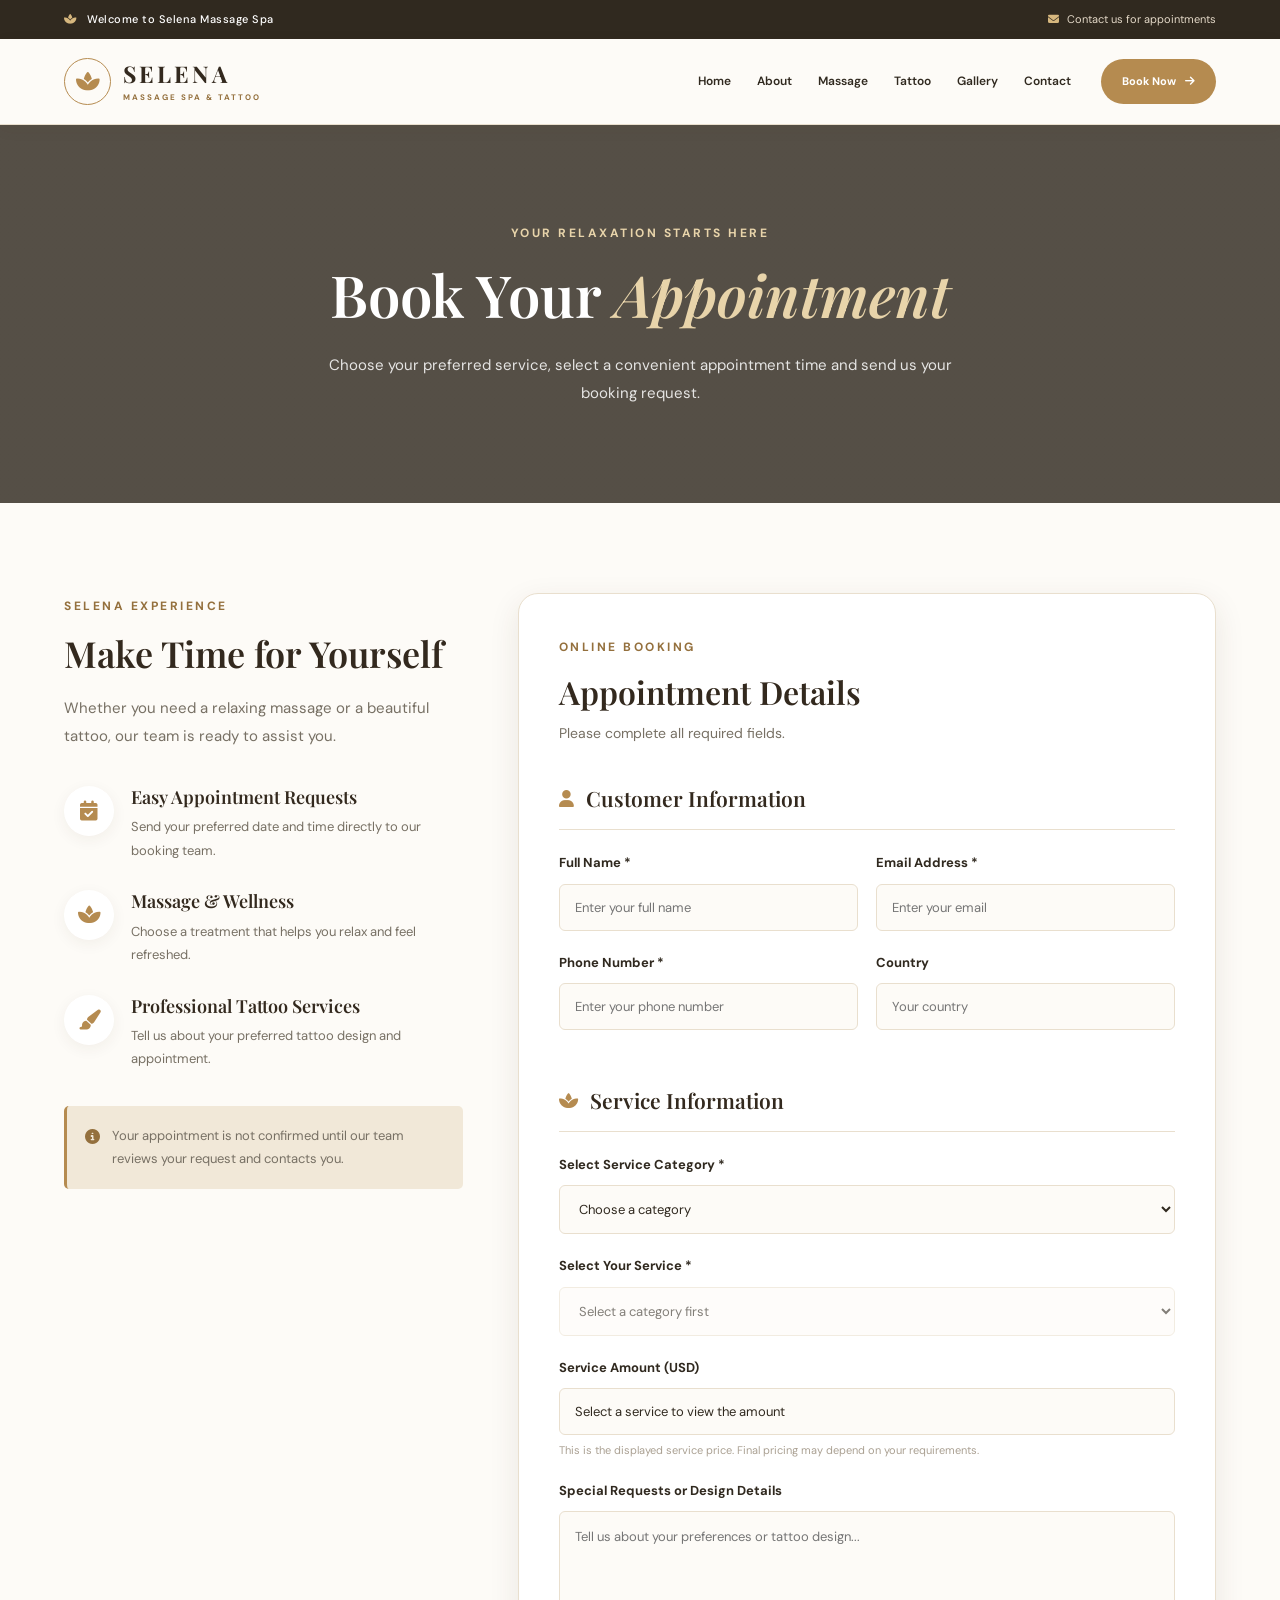
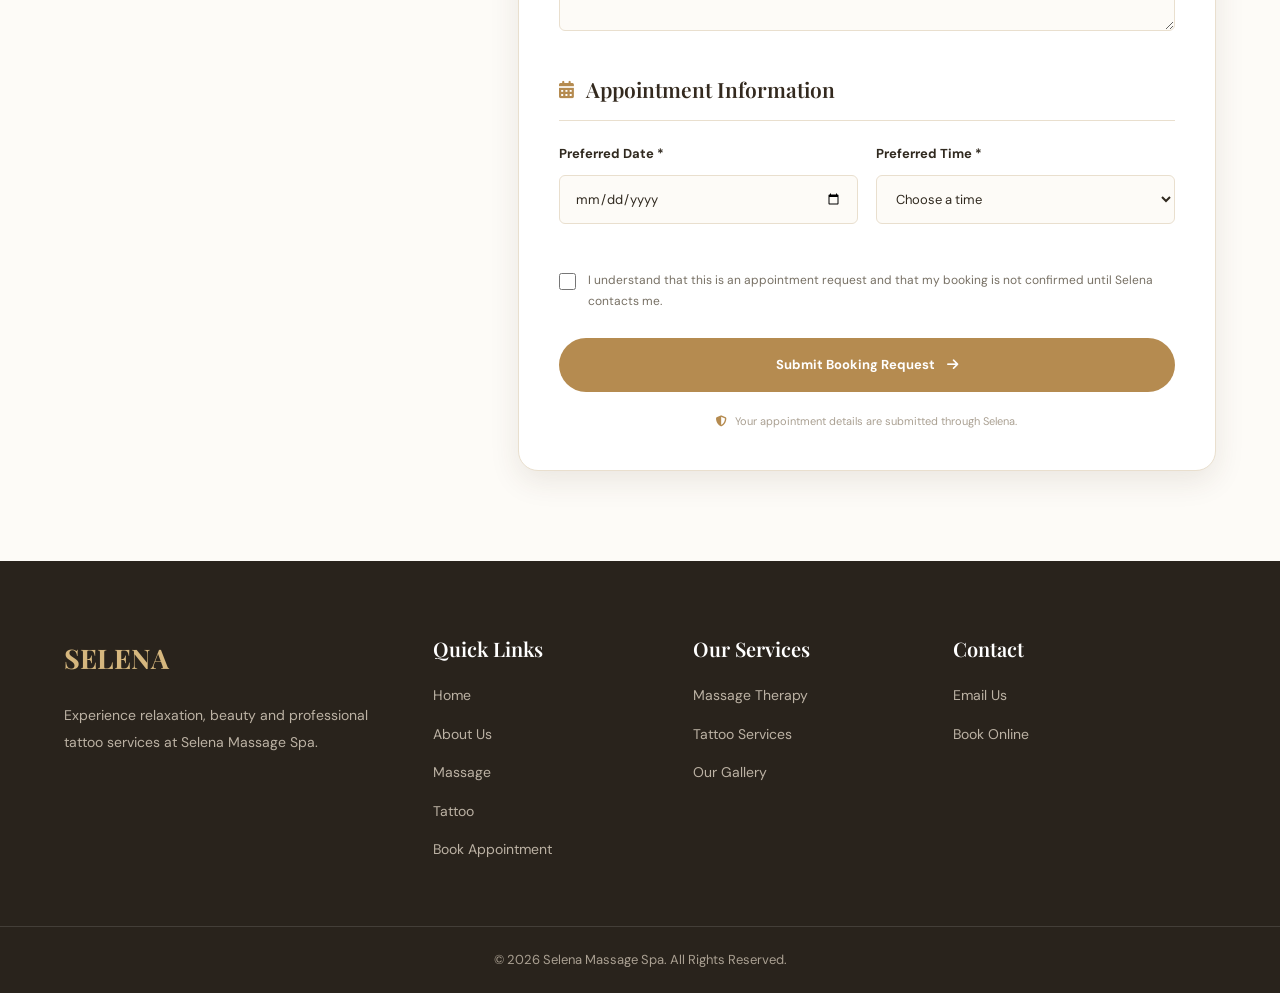
==== booking.html @ 0e147f85 "Add files via upload" ====
<!DOCTYPE html>
<html lang="en">

<head>
    <meta charset="UTF-8">
    <meta name="viewport" content="width=device-width, initial-scale=1.0">

    <title>Book an Appointment | Selena Massage Spa</title>

    <meta name="description"
        content="Book your massage or tattoo appointment at Selena Massage Spa.">

    <link rel="preconnect" href="https://fonts.googleapis.com">
    <link rel="preconnect" href="https://fonts.gstatic.com" crossorigin>
    <link rel="icon" type="image/jpeg" href="image/swedish-massage.jpg">

    <link href="https://fonts.googleapis.com/css2?family=DM+Sans:wght@400;500;600;700;800&family=Playfair+Display:wght@400;500;600;700&display=swap"
        rel="stylesheet">

    <link rel="stylesheet"
        href="https://cdnjs.cloudflare.com/ajax/libs/font-awesome/6.5.2/css/all.min.css">

    <link rel="stylesheet" href="css/style.css">
    <link rel="stylesheet" href="css/responsive.css">
    <link rel="stylesheet" href="css/booking.css">

    <script src="js/app.js" defer></script>
    <script src="js/booking.js" defer></script>
</head>

<body>

    <!-- TOP BAR -->
    <div class="top-bar">
        <div class="container top-bar-content">
            <p>
                <i class="fas fa-spa"></i>
                Welcome to Selena Massage Spa
            </p>

            <div class="top-bar-contact">
                <span>
                    <i class="fas fa-envelope"></i>
                    Contact us for appointments
                </span>
            </div>
        </div>
    </div>


    <!-- HEADER -->
    <header class="header">
        <div class="container nav-container">

            <a href="index.html" class="logo">
                <div class="logo-icon">
                    <i class="fas fa-spa"></i>
                </div>

                <div class="logo-text">
                    <strong>SELENA</strong>
                    <small>MASSAGE SPA & TATTOO</small>
                </div>
            </a>

            <nav class="navbar" id="navbar">
                <ul class="nav-links">
                    <li><a href="index.html">Home</a></li>
                    <li><a href="about.html">About</a></li>
                    <li><a href="massage.html">Massage</a></li>
                    <li><a href="tattoo.html">Tattoo</a></li>
                    <li><a href="gallery.html">Gallery</a></li>
                    <li><a href="contact.html">Contact</a></li>
                </ul>

                <a href="booking.html" class="nav-book-btn active">
                    Book Now
                    <i class="fas fa-arrow-right"></i>
                </a>
            </nav>

            <button class="menu-toggle"
                id="menu-toggle"
                aria-label="Toggle navigation"
                aria-expanded="false"
                aria-controls="navbar">

                <i class="fas fa-bars"></i>
            </button>

        </div>
    </header>


    <!-- BOOKING HERO -->
    <section class="booking-hero">
        <div class="container">

            <span class="section-subtitle">
                YOUR RELAXATION STARTS HERE
            </span>

            <h1>Book Your <span>Appointment</span></h1>

            <p>
                Choose your preferred service, select a convenient
                appointment time and send us your booking request.
            </p>

        </div>
    </section>


    <!-- BOOKING SECTION -->
    <section class="booking-page-section">

        <div class="container booking-layout">

            <!-- BOOKING INFORMATION -->
            <div class="booking-information">

                <span class="section-subtitle">
                    SELENA EXPERIENCE
                </span>

                <h2>Make Time for Yourself</h2>

                <p>
                    Whether you need a relaxing massage or a beautiful
                    tattoo, our team is ready to assist you.
                </p>

                <div class="booking-benefit">

                    <div class="booking-benefit-icon">
                        <i class="fas fa-calendar-check"></i>
                    </div>

                    <div>
                        <h3>Easy Appointment Requests</h3>
                        <p>
                            Send your preferred date and time directly
                            to our booking team.
                        </p>
                    </div>

                </div>

                <div class="booking-benefit">

                    <div class="booking-benefit-icon">
                        <i class="fas fa-spa"></i>
                    </div>

                    <div>
                        <h3>Massage & Wellness</h3>
                        <p>
                            Choose a treatment that helps you relax
                            and feel refreshed.
                        </p>
                    </div>

                </div>

                <div class="booking-benefit">

                    <div class="booking-benefit-icon">
                        <i class="fas fa-paintbrush"></i>
                    </div>

                    <div>
                        <h3>Professional Tattoo Services</h3>
                        <p>
                            Tell us about your preferred tattoo design
                            and appointment.
                        </p>
                    </div>

                </div>

                <div class="booking-note">
                    <i class="fas fa-info-circle"></i>

                    <p>
                        Your appointment is not confirmed until our
                        team reviews your request and contacts you.
                    </p>
                </div>

            </div>


            <!-- BOOKING FORM -->
            <div class="booking-form-container">

                <div class="booking-form-heading">

                    <span class="section-subtitle">
                        ONLINE BOOKING
                    </span>

                    <h2>Appointment Details</h2>

                    <p>
                        Please complete all required fields.
                    </p>

                </div>


                <form id="booking-form"
                    action="https://formspree.io/f/mwlowkyz"
                    method="POST">

                    <!-- SPAM PROTECTION -->
                    <input type="text"
                        name="_gotcha"
                        tabindex="-1"
                        autocomplete="off"
                        class="form-honeypot"
                        aria-hidden="true">

                    <input type="hidden"
                        name="_subject"
                        value="New Selena Massage Spa Booking Request">

                    <input type="hidden"
                        name="booking_status"
                        value="Awaiting review">


                    <!-- CUSTOMER INFORMATION -->
                    <div class="form-section-title">
                        <i class="fas fa-user"></i>
                        Customer Information
                    </div>

                    <div class="form-row">

                        <div class="form-group">
                            <label for="customer-name">
                                Full Name *
                            </label>

                            <input type="text"
                                id="customer-name"
                                name="customer_name"
                                placeholder="Enter your full name"
                                autocomplete="name"
                                required>
                        </div>

                        <div class="form-group">
                            <label for="customer-email">
                                Email Address *
                            </label>

                            <input type="email"
                                id="customer-email"
                                name="email"
                                placeholder="Enter your email"
                                autocomplete="email"
                                required>
                        </div>

                    </div>


                    <div class="form-row">

                        <div class="form-group">
                            <label for="customer-phone">
                                Phone Number *
                            </label>

                            <input type="tel"
                                id="customer-phone"
                                name="phone"
                                placeholder="Enter your phone number"
                                autocomplete="tel"
                                required>
                        </div>

                        <div class="form-group">
                            <label for="customer-country">
                                Country
                            </label>

                            <input type="text"
                                id="customer-country"
                                name="country"
                                placeholder="Your country">
                        </div>

                    </div>


                    <!-- SERVICE INFORMATION -->
                    <div class="form-section-title">
                        <i class="fas fa-spa"></i>
                        Service Information
                    </div>

                    <div class="form-group">

                        <label for="service-category">
                            Select Service Category *
                        </label>

                        <select id="service-category"
                            name="service_category"
                            required>

                            <option value="">
                                Choose a category
                            </option>

                            <option value="Massage">
                                Massage Services
                            </option>

                            <option value="Tattoo">
                                Tattoo Services
                            </option>

                        </select>

                    </div>


                    <div class="form-group">

                        <label for="service-type">
                            Select Your Service *
                        </label>

                        <select id="service-type"
                            name="service_type"
                            required
                            disabled>

                            <option value="">
                                Select a category first
                            </option>

                        </select>

                    </div>


                    <!-- SERVICE AMOUNT -->
                    <div class="form-group">

                        <label for="service-amount">
                            Service Amount (USD)
                        </label>

                        <input type="text"
                            id="service-amount"
                            name="service_amount"
                            value="Select a service to view the amount"
                            readonly
                            aria-live="polite">

                        <small>
                            This is the displayed service price.
                            Final pricing may depend on your requirements.
                        </small>

                    </div>


                    <div class="form-group">

                        <label for="special-request">
                            Special Requests or Design Details
                        </label>

                        <textarea id="special-request"
                            name="special_requests"
                            rows="4"
                            placeholder="Tell us about your preferences or tattoo design..."></textarea>

                    </div>


                    <!-- APPOINTMENT INFORMATION -->
                    <div class="form-section-title">
                        <i class="fas fa-calendar-alt"></i>
                        Appointment Information
                    </div>

                    <div class="form-row">

                        <div class="form-group">

                            <label for="appointment-date">
                                Preferred Date *
                            </label>

                            <input type="date"
                                id="appointment-date"
                                name="appointment_date"
                                required>

                        </div>


                        <div class="form-group">

                            <label for="appointment-time">
                                Preferred Time *
                            </label>

                            <select id="appointment-time"
                                name="appointment_time"
                                required>

                                <option value="">
                                    Choose a time
                                </option>

                                <option value="09:00 AM">09:00 AM</option>
                                <option value="10:00 AM">10:00 AM</option>
                                <option value="11:00 AM">11:00 AM</option>
                                <option value="12:00 PM">12:00 PM</option>
                                <option value="01:00 PM">01:00 PM</option>
                                <option value="02:00 PM">02:00 PM</option>
                                <option value="03:00 PM">03:00 PM</option>
                                <option value="04:00 PM">04:00 PM</option>
                                <option value="05:00 PM">05:00 PM</option>
                                <option value="06:00 PM">06:00 PM</option>
                                <option value="07:00 PM">07:00 PM</option>

                            </select>

                        </div>

                    </div>


                    <!-- TERMS -->
                    <div class="booking-checkbox">

                        <input type="checkbox"
                            id="booking-agreement"
                            name="booking_agreement"
                            value="Agreed"
                            required>

                        <label for="booking-agreement">
                            I understand that this is an appointment
                            request and that my booking is not confirmed
                            until Selena contacts me.
                        </label>

                    </div>


                    <!-- STATUS MESSAGE -->
                    <div id="booking-message"
                        class="booking-message"
                        role="status"
                        aria-live="polite">
                    </div>


                    <!-- SUBMIT -->
                    <button type="submit"
                        class="booking-submit-btn"
                        id="booking-submit">

                        <span>Submit Booking Request</span>

                        <i class="fas fa-arrow-right"></i>

                    </button>


                    <p class="form-security-note">
                        <i class="fas fa-shield-alt"></i>
                        Your appointment details are submitted through Selena.
                    </p>

                </form>

            </div>

        </div>

    </section>


    <!-- FOOTER -->
    <footer class="footer">

        <div class="container footer-grid">

            <div class="footer-about">

                <div class="footer-logo">
                    SELENA
                </div>

                <p>
                    Experience relaxation, beauty and professional
                    tattoo services at Selena Massage Spa.
                </p>

            </div>


            <div class="footer-column">

                <h3>Quick Links</h3>

                <ul>
                    <li><a href="index.html">Home</a></li>
                    <li><a href="about.html">About Us</a></li>
                    <li><a href="massage.html">Massage</a></li>
                    <li><a href="tattoo.html">Tattoo</a></li>
                    <li><a href="booking.html">Book Appointment</a></li>
                </ul>

            </div>


            <div class="footer-column">

                <h3>Our Services</h3>

                <ul>
                    <li><a href="massage.html">Massage Therapy</a></li>
                    <li><a href="tattoo.html">Tattoo Services</a></li>
                    <li><a href="gallery.html">Our Gallery</a></li>
                </ul>

            </div>


            <div class="footer-column">

                <h3>Contact</h3>

                <ul>
                    <li>
                        <a href="mailto:Selenashepard92@gmail.com">
                            Email Us
                        </a>
                    </li>

                    <li>
                        <a href="booking.html">
                            Book Online
                        </a>
                    </li>
                </ul>

            </div>

        </div>


        <div class="footer-bottom">

            <div class="container">

                <p>
                    &copy; <span id="copyright-year"></span>
                    Selena Massage Spa. All Rights Reserved.
                </p>

            </div>

        </div>

    </footer>

</body>
</html>
---- css/style.css ----
/* =========================================
   SELENA MASSAGE SPA WITH TATTOO
   MAIN STYLESHEET
   PART 1
========================================= */


/* =========================================
   1. GOOGLE FONT FALLBACK
========================================= */

@import url('https://fonts.googleapis.com/css2?family=DM+Sans:wght@400;500;600;700;800&family=Playfair+Display:wght@400;500;600;700&display=swap');


/* =========================================
   2. ROOT VARIABLES
========================================= */

:root {

    /* Main Colors */

    --primary-color: #b58b50;

    --primary-dark: #94703d;

    --primary-light: #d6b77e;

    --gold-light: #e8d4aa;


    /* Background Colors */

    --cream-color: #f8f4eb;

    --cream-light: #fdfbf7;

    --white-color: #ffffff;

    --beige-color: #eee5d5;


    /* Text Colors */

    --dark-color: #30291f;

    --heading-color: #33291e;

    --text-color: #777064;

    --light-text: #aaa092;


    /* Border Colors */

    --border-color: #e9dfce;


    /* Typography */

    --heading-font: 'Playfair Display', serif;

    --body-font: 'DM Sans', sans-serif;


    /* Shadows */

    --shadow-sm: 0 4px 15px rgba(70, 50, 25, 0.06);

    --shadow-md: 0 10px 30px rgba(70, 50, 25, 0.10);

    --shadow-lg: 0 15px 45px rgba(70, 50, 25, 0.15);


    /* Border Radius */

    --radius-sm: 6px;

    --radius-md: 12px;

    --radius-lg: 20px;

    --radius-full: 50px;


    /* Transitions */

    --transition: all 0.35s ease;


    /* Layout */

    --container-width: 1200px;

}


/* =========================================
   3. GLOBAL RESET
========================================= */

* {

    margin: 0;

    padding: 0;

    box-sizing: border-box;

}


html {

    scroll-behavior: smooth;

    scroll-padding-top: 100px;

}


body {

    font-family: var(--body-font);

    background: var(--cream-light);

    color: var(--text-color);

    font-size: 15px;

    line-height: 1.7;

    overflow-x: hidden;

}


body,
button,
input,
textarea,
select {

    font-family: var(--body-font);

}


img {

    max-width: 100%;

    display: block;

    object-fit: cover;

}


a {

    text-decoration: none;

    color: inherit;

    transition: var(--transition);

}


ul {

    list-style: none;

}


button {

    border: none;

    outline: none;

    cursor: pointer;

}


.container {

    width: 90%;

    max-width: var(--container-width);

    margin: 0 auto;

}


.section-padding {

    padding: 100px 0;

}


/* =========================================
   4. GLOBAL TYPOGRAPHY
========================================= */

h1,
h2,
h3,
h4,
h5,
h6 {

    font-family: var(--heading-font);

    color: var(--heading-color);

    font-weight: 600;

    line-height: 1.25;

}


p {

    color: var(--text-color);

}


.section-subtitle {

    display: inline-block;

    color: var(--primary-dark);

    font-size: 12px;

    font-weight: 700;

    letter-spacing: 2.5px;

    text-transform: uppercase;

    margin-bottom: 15px;

}


.section-title {

    font-family: var(--heading-font);

    font-size: 42px;

    font-weight: 600;

    line-height: 1.25;

    color: var(--heading-color);

    margin-bottom: 20px;

}


.section-title span {

    color: var(--primary-color);

    font-style: italic;

}


.section-heading {

    text-align: center;

    max-width: 700px;

    margin: 0 auto 55px;

}


.section-heading p {

    font-size: 15px;

    line-height: 1.9;

    max-width: 580px;

    margin: 0 auto;

}


/* =========================================
   5. PRIMARY BUTTON
========================================= */

.primary-btn {

    display: inline-flex;

    align-items: center;

    justify-content: center;

    gap: 12px;

    padding: 15px 30px;

    background: var(--primary-color);

    color: var(--white-color);

    font-size: 13px;

    font-weight: 700;

    letter-spacing: 0.5px;

    border-radius: var(--radius-full);

    transition: var(--transition);

    box-shadow: var(--shadow-sm);

}


.primary-btn:hover {

    background: var(--primary-dark);

    transform: translateY(-4px);

    box-shadow: var(--shadow-md);

}


.primary-btn i {

    font-size: 12px;

    transition: var(--transition);

}


.primary-btn:hover i {

    transform: translateX(5px);

}


/* =========================================
   6. SECONDARY BUTTON
========================================= */

.secondary-btn {

    display: inline-flex;

    align-items: center;

    justify-content: center;

    gap: 10px;

    padding: 14px 28px;

    color: var(--white-color);

    border: 1px solid rgba(255, 255, 255, 0.7);

    border-radius: var(--radius-full);

    font-size: 13px;

    font-weight: 600;

    transition: var(--transition);

}


.secondary-btn:hover {

    background: var(--white-color);

    color: var(--primary-dark);

    transform: translateY(-3px);

}


/* =========================================
   7. OUTLINE BUTTON
========================================= */

.outline-btn {

    display: inline-flex;

    align-items: center;

    justify-content: center;

    gap: 12px;

    padding: 14px 30px;

    border: 1px solid var(--primary-color);

    color: var(--primary-dark);

    border-radius: var(--radius-full);

    font-size: 13px;

    font-weight: 700;

    transition: var(--transition);

}


.outline-btn:hover {

    background: var(--primary-color);

    color: var(--white-color);

    transform: translateY(-3px);

}


/* =========================================
   8. TOP ANNOUNCEMENT BAR
========================================= */

.top-bar {

    width: 100%;

    background: var(--dark-color);

    color: var(--white-color);

    padding: 10px 0;

    font-size: 11px;

}


.top-bar-content {

    display: flex;

    align-items: center;

    justify-content: space-between;

}


.top-bar p {

    color: var(--white-color);

    font-size: 11px;

    font-weight: 500;

    letter-spacing: 0.5px;

}


.top-bar p i {

    color: var(--primary-light);

    margin-right: 7px;

}


.top-bar-contact {

    display: flex;

    align-items: center;

    gap: 25px;

}


.top-bar-contact span {

    color: #e4d9c8;

}


.top-bar-contact span i {

    color: var(--primary-light);

    margin-right: 5px;

}


.top-bar-contact a {

    color: var(--primary-light);

    font-weight: 700;

}


.top-bar-contact a:hover {

    color: var(--white-color);

}


/* =========================================
   9. MAIN HEADER
========================================= */

.header {

    width: 100%;

    background: rgba(253, 251, 247, 0.97);

    position: sticky;

    top: 0;

    left: 0;

    z-index: 1000;

    border-bottom: 1px solid var(--border-color);

    box-shadow: var(--shadow-sm);

    transition: var(--transition);

}


.nav-container {

    display: flex;

    align-items: center;

    justify-content: space-between;

    min-height: 85px;

}


/* =========================================
   10. LOGO
========================================= */

.logo {

    display: inline-flex;

    align-items: center;

    gap: 12px;

    flex-shrink: 0;

}


.logo-icon {

    width: 47px;

    height: 47px;

    display: flex;

    align-items: center;

    justify-content: center;

    border: 1px solid var(--primary-color);

    border-radius: 50%;

    color: var(--primary-color);

    font-size: 21px;

}


.logo-text {

    display: flex;

    flex-direction: column;

    line-height: 1.2;

}


.logo-text strong {

    font-family: var(--heading-font);

    color: var(--heading-color);

    font-size: 23px;

    letter-spacing: 3px;

}


.logo-text small {

    color: var(--primary-dark);

    font-size: 8px;

    font-weight: 700;

    letter-spacing: 2px;

    margin-top: 5px;

}


/* =========================================
   11. NAVIGATION
========================================= */

.navbar {

    display: flex;

    align-items: center;

    gap: 30px;

}


.nav-links {

    display: flex;

    align-items: center;

    gap: 26px;

}


.nav-links li a {

    color: var(--dark-color);

    font-size: 12px;

    font-weight: 600;

    position: relative;

    padding: 10px 0;

}


.nav-links li a::after {

    content: '';

    position: absolute;

    left: 0;

    bottom: 2px;

    width: 0;

    height: 2px;

    background: var(--primary-color);

    transition: var(--transition);

}


.nav-links li a:hover,

.nav-links li a.active {

    color: var(--primary-color);

}


.nav-links li a:hover::after,

.nav-links li a.active::after {

    width: 100%;

}


/* =========================================
   12. NAVIGATION BOOKING BUTTON
========================================= */

.nav-book-btn {

    display: inline-flex;

    align-items: center;

    justify-content: center;

    gap: 9px;

    padding: 13px 21px;

    background: var(--primary-color);

    color: var(--white-color);

    font-size: 11px;

    font-weight: 700;

    border-radius: var(--radius-full);

    white-space: nowrap;

    transition: var(--transition);

}


.nav-book-btn:hover {

    background: var(--primary-dark);

    transform: translateY(-3px);

}


.nav-book-btn i {

    font-size: 11px;

}


/* =========================================
   13. MOBILE MENU BUTTON
========================================= */

.menu-toggle {

    display: none;

    align-items: center;

    justify-content: center;

    width: 43px;

    height: 43px;

    background: var(--primary-color);

    color: var(--white-color);

    border-radius: 8px;

    font-size: 18px;

    transition: var(--transition);

}


.menu-toggle:hover {

    background: var(--primary-dark);

}


/* =========================================
   14. HERO SECTION WITH BACKGROUND VIDEO
========================================= */

.hero {
    width: 100%;
    min-height: 680px;
    display: flex;
    align-items: center;
    position: relative;
    isolation: isolate;
    background: url('../images/hero/hero-spa.jpg') center/cover no-repeat;
    overflow: hidden;
}

/* Background Video */

.hero-video {
    position: absolute;
    inset: 0;
    width: 100%;
    height: 100%;
    object-fit: cover;
    z-index: -2;
}

/* Hero Overlay */

.hero-overlay {
    position: absolute;
    inset: 0;
    z-index: -1;
    background: linear-gradient(
        90deg,
        rgba(28, 23, 17, 0.83) 0%,
        rgba(35, 28, 20, 0.65) 45%,
        rgba(35, 28, 20, 0.25) 100%
    );
}

/* Hero Container */

.hero-container {
    position: relative;
    z-index: 2;
    padding-top: 70px;
    padding-bottom: 70px;
}

/* Hero Content */

.hero-content {
    max-width: 680px;
    animation: heroFadeUp 1.2s ease both;
}

.hero-subtitle {
    color: var(--gold-light);
    margin-bottom: 25px;
}

.hero-subtitle i {
    margin-right: 6px;
    font-size: 11px;
}

/* Hero Heading */

.hero-content h1 {
    font-family: var(--heading-font);
    color: var(--white-color);
    font-size: clamp(42px, 5.5vw, 68px);
    line-height: 1.15;
    font-weight: 600;
    margin-bottom: 25px;
    max-width: 650px;
}

.hero-content h1 span {
    display: block;
    color: var(--gold-light);
    font-style: italic;
}

/* Hero Paragraph */

.hero-content > p {
    color: rgba(255, 255, 255, 0.85);
    font-size: 15px;
    line-height: 1.9;
    max-width: 530px;
    margin-bottom: 35px;
}

/* Hero Buttons */

.hero-buttons {
    display: flex;
    align-items: center;
    flex-wrap: wrap;
    gap: 15px;
    margin-bottom: 50px;
}

.hero-features {
    display: flex;
    align-items: center;
    flex-wrap: wrap;
    gap: 30px;
}

.hero-features div {
    display: flex;
    align-items: center;
    gap: 9px;
    color: var(--white-color);
    font-size: 11px;
    font-weight: 600;
}

.hero-features div i {
    color: var(--gold-light);
    font-size: 17px;
}

/* Hero Animation */

@keyframes heroFadeUp {
    from {
        opacity: 0;
        transform: translateY(35px);
    }

    to {
        opacity: 1;
        transform: translateY(0);
    }
}



/* =========================================
   15. HERO ANIMATION
========================================= */

@keyframes heroFadeUp {

    from {

        opacity: 0;

        transform: translateY(35px);

    }

    to {

        opacity: 1;

        transform: translateY(0);

    }

}


/* =========================================
   END OF PART 1
========================================= */



/* =========================================
   SELENA MASSAGE SPA WITH TATTOO
   CSS PART 2 — HOMEPAGE SECTIONS
========================================= */


/* =========================================
   WELCOME SECTION
========================================= */

.welcome-section {
    background: var(--cream-light);
}

.welcome-content {
    display: grid;
    grid-template-columns: 1fr 1fr;
    align-items: center;
    gap: 60px;
}

.welcome-image {
    position: relative;
}

.welcome-image img {
    width: 100%;
    height: 480px;
    object-fit: cover;
    border-radius: var(--radius-lg);
    box-shadow: var(--shadow-medium);
}

.welcome-text {
    padding: 20px 0;
}

.welcome-text p {
    color: var(--text-color);
    line-height: 1.9;
    margin-bottom: 20px;
}

.welcome-text .primary-btn {
    margin-top: 15px;
}


/* =========================================
   MASSAGE SERVICES SECTION
========================================= */

.massage-section {
    background: var(--white-color);
}

.services-grid {
    display: grid;
    grid-template-columns: repeat(4, 1fr);
    gap: 25px;
}

.service-card {
    background: var(--cream-light);
    border-radius: var(--radius-md);
    overflow: hidden;
    box-shadow: var(--shadow-light);
    transition: var(--transition);
}

.service-card:hover {
    transform: translateY(-10px);
    box-shadow: var(--shadow-medium);
}

.service-image {
    width: 100%;
    height: 230px;
    overflow: hidden;
}

.service-image img {
    width: 100%;
    height: 100%;
    object-fit: cover;
    transition: var(--transition);
}

.service-card:hover .service-image img {
    transform: scale(1.08);
}

.service-info {
    padding: 25px 20px;
}

.service-info h3 {
    color: var(--heading-color);
    font-family: var(--heading-font);
    font-size: 21px;
    margin-bottom: 12px;
}

.service-info p {
    color: var(--text-color);
    font-size: 14px;
    line-height: 1.8;
    margin-bottom: 15px;
}

.service-link {
    color: var(--primary-color);
    font-weight: 700;
    display: inline-flex;
    align-items: center;
    gap: 8px;
    transition: var(--transition);
}

.service-link:hover {
    color: var(--primary-dark);
    gap: 13px;
}


/* =========================================
   TATTOO SECTION
========================================= */

.tattoo-section {
    background: var(--cream-color);
}

.tattoo-content {
    display: grid;
    grid-template-columns: 1fr 1fr;
    align-items: center;
    gap: 55px;
}

.tattoo-image {
    overflow: hidden;
    border-radius: var(--radius-lg);
    box-shadow: var(--shadow-medium);
}

.tattoo-image img {
    width: 100%;
    height: 450px;
    object-fit: cover;
    transition: var(--transition);
}

.tattoo-image:hover img {
    transform: scale(1.04);
}

.tattoo-text p {
    color: var(--text-color);
    line-height: 1.9;
    margin-bottom: 20px;
}

.tattoo-features {
    margin: 25px 0;
}

.tattoo-features li {
    display: flex;
    align-items: center;
    gap: 12px;
    margin-bottom: 15px;
    color: var(--dark-color);
}

.tattoo-features i {
    color: var(--primary-color);
    font-size: 18px;
}


/* =========================================
   TATTOO GALLERY
========================================= */

.tattoo-gallery {
    background: var(--white-color);
}

.gallery-grid {
    display: grid;
    grid-template-columns: repeat(4, 1fr);
    gap: 18px;
}

.gallery-item {
    height: 260px;
    overflow: hidden;
    position: relative;
    border-radius: var(--radius-md);
    cursor: pointer;
}

.gallery-item img {
    width: 100%;
    height: 100%;
    object-fit: cover;
    transition: var(--transition);
}

.gallery-item:hover img {
    transform: scale(1.1);
}

.gallery-item::after {
    content: "";
    position: absolute;
    inset: 0;
    background: rgba(48, 41, 31, 0.15);
    opacity: 0;
    transition: var(--transition);
}

.gallery-item:hover::after {
    opacity: 1;
}


/* =========================================
   WHY CHOOSE US
========================================= */

.why-section {
    background: var(--cream-color);
}

.why-grid {
    display: grid;
    grid-template-columns: repeat(3, 1fr);
    gap: 25px;
}

.why-card {
    background: var(--white-color);
    padding: 35px 25px;
    border-radius: var(--radius-md);
    text-align: center;
    box-shadow: var(--shadow-light);
    transition: var(--transition);
}

.why-card:hover {
    transform: translateY(-8px);
    box-shadow: var(--shadow-medium);
}

.why-icon {
    width: 75px;
    height: 75px;
    background: var(--cream-color);
    color: var(--primary-color);
    border-radius: 50%;
    display: flex;
    align-items: center;
    justify-content: center;
    font-size: 30px;
    margin: 0 auto 20px;
}

.why-card h3 {
    font-family: var(--heading-font);
    color: var(--heading-color);
    font-size: 21px;
    margin-bottom: 12px;
}

.why-card p {
    color: var(--text-color);
    font-size: 14px;
    line-height: 1.8;
}


/* =========================================
   BOOKING CALL TO ACTION
========================================= */

.booking-cta {
    background:
        linear-gradient(
            rgba(48, 41, 31, 0.85),
            rgba(48, 41, 31, 0.85)
        ),
        url("../images/hero/booking-bg.jpg") center/cover no-repeat;

    padding: 100px 20px;
    text-align: center;
    color: var(--white-color);
}

.booking-cta h2 {
    color: var(--white-color);
    font-family: var(--heading-font);
    font-size: clamp(30px, 4vw, 48px);
    margin-bottom: 20px;
}

.booking-cta p {
    max-width: 650px;
    margin: 0 auto 30px;
    line-height: 1.8;
    color: #eee5d5;
}

.booking-cta .primary-btn {
    display: inline-block;
}


/* =========================================
   PAYMENT INFORMATION SECTION
========================================= */

.payment-section {
    background: var(--white-color);
}

.payment-grid {
    display: grid;
    grid-template-columns: repeat(3, 1fr);
    gap: 25px;
}

.payment-card {
    padding: 30px 25px;
    background: var(--cream-light);
    border: 1px solid var(--border-color);
    border-radius: var(--radius-md);
    text-align: center;
    transition: var(--transition);
}

.payment-card:hover {
    border-color: var(--primary-color);
    transform: translateY(-6px);
    box-shadow: var(--shadow-light);
}

.payment-card i {
    font-size: 38px;
    color: var(--primary-color);
    margin-bottom: 18px;
}

.payment-card h3 {
    font-family: var(--heading-font);
    color: var(--heading-color);
    margin-bottom: 12px;
}

.payment-card p {
    color: var(--text-color);
    font-size: 14px;
    line-height: 1.8;
}


/* =========================================
   CONTACT SECTION
========================================= */

.contact-section {
    background: var(--cream-color);
}

.contact-grid {
    display: grid;
    grid-template-columns: 1fr 1fr;
    gap: 50px;
}

.contact-info {
    display: flex;
    flex-direction: column;
    gap: 25px;
}

.contact-item {
    display: flex;
    align-items: flex-start;
    gap: 18px;
}

.contact-icon {
    width: 50px;
    height: 50px;
    min-width: 50px;
    background: var(--white-color);
    color: var(--primary-color);
    border-radius: 50%;
    display: flex;
    justify-content: center;
    align-items: center;
    font-size: 20px;
}

.contact-item h3 {
    color: var(--heading-color);
    font-size: 18px;
    margin-bottom: 7px;
}

.contact-item p {
    color: var(--text-color);
    line-height: 1.7;
}

.contact-form {
    background: var(--white-color);
    padding: 35px;
    border-radius: var(--radius-md);
    box-shadow: var(--shadow-light);
}

.contact-form input,
.contact-form textarea {
    width: 100%;
    padding: 15px;
    border: 1px solid var(--border-color);
    border-radius: var(--radius-sm);
    outline: none;
    font-family: var(--body-font);
    margin-bottom: 18px;
    transition: var(--transition);
}

.contact-form input:focus,
.contact-form textarea:focus {
    border-color: var(--primary-color);
}

.contact-form textarea {
    height: 140px;
    resize: vertical;
}

.contact-form button {
    border: none;
    cursor: pointer;
}


/* =========================================
   FOOTER
========================================= */

.footer {
    background: #29231c;
    color: #ddd3c4;
    padding: 75px 0 0;
}

.footer-grid {
    display: grid;
    grid-template-columns: 1.5fr 1fr 1fr 1.2fr;
    gap: 40px;
    padding-bottom: 50px;
}

.footer-logo {
    color: var(--primary-light);
    font-family: var(--heading-font);
    font-size: 27px;
    font-weight: 700;
    margin-bottom: 20px;
}

.footer-about p {
    color: #bcb2a4;
    line-height: 1.9;
    font-size: 14px;
}

.footer-column h3 {
    color: var(--white-color);
    font-family: var(--heading-font);
    font-size: 20px;
    margin-bottom: 22px;
}

.footer-column ul li {
    margin-bottom: 13px;
}

.footer-column ul li a {
    color: #bcb2a4;
    font-size: 14px;
    transition: var(--transition);
}

.footer-column ul li a:hover {
    color: var(--primary-light);
    padding-left: 5px;
}

.footer-socials {
    display: flex;
    gap: 12px;
    margin-top: 22px;
}

.footer-socials a {
    width: 40px;
    height: 40px;
    background: rgba(255, 255, 255, 0.1);
    color: var(--white-color);
    border-radius: 50%;
    display: flex;
    align-items: center;
    justify-content: center;
    transition: var(--transition);
}

.footer-socials a:hover {
    background: var(--primary-color);
    transform: translateY(-4px);
}

.footer-bottom {
    border-top: 1px solid rgba(255, 255, 255, 0.12);
    padding: 22px 0;
    text-align: center;
}

.footer-bottom p {
    color: #aaa092;
    font-size: 13px;
}


/* =========================================
   NEWSLETTER / BOOKING CTA
========================================= */

.newsletter-section {
    background: var(--cream-light);
    padding: 60px 20px;
    text-align: center;
}

.newsletter-section h2 {
    font-family: var(--heading-font);
    color: var(--heading-color);
    font-size: 32px;
    margin-bottom: 15px;
}

.newsletter-section p {
    color: var(--text-color);
    line-height: 1.8;
    margin-bottom: 25px;
}


/* =========================================
   SELENA SPA — EXTRA ANIMATIONS
========================================= */

/* Smooth image animation */

.welcome-image img,
.service-image img,
.tattoo-image img,
.gallery-item img {
    transition: transform 0.6s ease;
}

/* Scroll Reveal */

.reveal {
    opacity: 0;
    transform: translateY(45px);
    transition:
        opacity 0.8s ease,
        transform 0.8s ease;
}

.reveal.is-visible {
    opacity: 1;
    transform: translateY(0);
}

/* Staggered card animation */

.service-card,
.why-card,
.payment-card {
    transition:
        transform 0.4s ease,
        box-shadow 0.4s ease;
}

/* Better button animation */

.primary-btn,
.secondary-btn,
.outline-btn,
.nav-book-btn {
    transition: all 0.35s ease;
}

/* Respect visitors who prefer less motion */

@media (prefers-reduced-motion: reduce) {
    *,
    *::before,
    *::after {
        scroll-behavior: auto !important;
        animation-duration: 0.01ms !important;
        animation-iteration-count: 1 !important;
        transition-duration: 0.01ms !important;
    }

    .reveal {
        opacity: 1;
        transform: none;
    }
}
---- css/responsive.css ----
/* =========================================
   SELENA MASSAGE SPA WITH TATTOO
   RESPONSIVE CSS
========================================= */


/* =========================================
   LARGE LAPTOPS AND SMALL DESKTOPS
========================================= */

@media screen and (max-width: 1200px) {

    .container {
        width: 92%;
    }

    .services-grid {
        grid-template-columns: repeat(2, 1fr);
    }

    .gallery-grid {
        grid-template-columns: repeat(2, 1fr);
    }

    .footer-grid {
        grid-template-columns: repeat(2, 1fr);
    }

}


/* =========================================
   TABLETS
========================================= */

@media screen and (max-width: 992px) {

    /* Navigation */

    .navbar {
        gap: 20px;
    }

    .nav-links {
        gap: 18px;
    }

    .nav-links a {
        font-size: 13px;
    }

    /* Hero */

    .hero {
        min-height: 600px;
    }

    .hero-content {
        max-width: 650px;
    }

    .hero-title {
        font-size: 48px;
    }

    /* Welcome */

    .welcome-content {
        gap: 35px;
    }

    .welcome-image img {
        height: 400px;
    }

    /* Massage */

    .services-grid {
        grid-template-columns: repeat(2, 1fr);
    }

    /* Tattoo */

    .tattoo-content {
        gap: 35px;
    }

    .tattoo-image img {
        height: 400px;
    }

    /* Why choose us */

    .why-grid {
        grid-template-columns: repeat(2, 1fr);
    }

    /* Payments */

    .payment-grid {
        grid-template-columns: repeat(2, 1fr);
    }

    /* Contact */

    .contact-grid {
        gap: 30px;
    }

    /* Footer */

    .footer-grid {
        grid-template-columns: repeat(2, 1fr);
    }

}


/* =========================================
   MOBILE NAVIGATION AND TABLET PHONES
========================================= */

@media screen and (max-width: 768px) {

    /* Top bar */

    .top-bar {
        text-align: center;
        padding: 10px;
    }

    /* Header */

    .header {
        position: sticky;
        top: 0;
        z-index: 1000;
    }

    .nav-container {
        position: relative;
        min-height: 75px;
    }

    .menu-toggle {
        display: flex;
        align-items: center;
        justify-content: center;
    }

    .navbar {
        position: absolute;
        top: 100%;
        left: 0;
        width: 100%;
        background: var(--white-color);
        display: none;
        flex-direction: column;
        align-items: stretch;
        padding: 20px;
        box-shadow: var(--shadow-medium);
        gap: 0;
    }

    .navbar.active {
        display: flex;
    }

    .nav-links {
        display: flex;
        flex-direction: column;
        gap: 0;
        width: 100%;
    }

    .nav-links li {
        width: 100%;
        border-bottom: 1px solid var(--border-color);
    }

    .nav-links a {
        display: block;
        padding: 15px 5px;
        font-size: 15px;
    }

    .nav-booking-btn {
        display: block;
        text-align: center;
        margin-top: 15px;
    }

    /* Hero */

    .hero {
        min-height: 580px;
        text-align: center;
        padding: 80px 20px;
    }

    .hero-content {
        margin: auto;
    }

    .hero-title {
        font-size: 40px;
    }

    .hero-subtitle {
        font-size: 14px;
    }

    .hero-description {
        font-size: 15px;
    }

    .hero-buttons {
        justify-content: center;
        flex-wrap: wrap;
    }

    .hero-features {
        justify-content: center;
        flex-wrap: wrap;
    }

    /* Section headings */

    .section-title {
        font-size: 34px;
    }

    .section-subtitle {
        font-size: 12px;
    }

    /* Welcome */

    .welcome-content {
        grid-template-columns: 1fr;
        gap: 30px;
    }

    .welcome-image img {
        height: 350px;
    }

    /* Massage services */

    .services-grid {
        grid-template-columns: repeat(2, 1fr);
        gap: 18px;
    }

    .service-image {
        height: 190px;
    }

    .service-info {
        padding: 20px 15px;
    }

    /* Tattoo */

    .tattoo-content {
        grid-template-columns: 1fr;
        gap: 30px;
    }

    .tattoo-image img {
        height: 350px;
    }

    /* Tattoo gallery */

    .gallery-grid {
        grid-template-columns: repeat(2, 1fr);
        gap: 12px;
    }

    .gallery-item {
        height: 210px;
    }

    /* Why choose us */

    .why-grid {
        grid-template-columns: repeat(2, 1fr);
        gap: 15px;
    }

    .why-card {
        padding: 25px 15px;
    }

    /* Booking CTA */

    .booking-cta {
        padding: 75px 20px;
    }

    /* Payment */

    .payment-grid {
        grid-template-columns: repeat(2, 1fr);
    }

    /* Contact */

    .contact-grid {
        grid-template-columns: 1fr;
    }

    .contact-form {
        padding: 25px;
    }

    /* Footer */

    .footer-grid {
        grid-template-columns: repeat(2, 1fr);
        gap: 30px;
    }

}


/* =========================================
   SMALL MOBILE PHONES
========================================= */

@media screen and (max-width: 480px) {

    .container {
        width: 92%;
    }

    /* Logo */

    .logo {
        font-size: 21px;
    }

    /* Hero */

    .hero {
        min-height: 540px;
        padding: 70px 15px;
    }

    .hero-title {
        font-size: 32px;
        line-height: 1.3;
    }

    .hero-description {
        font-size: 14px;
    }

    .hero-buttons {
        flex-direction: column;
        align-items: center;
    }

    .hero-buttons a {
        width: 100%;
        max-width: 260px;
        text-align: center;
    }

    /* Section headings */

    .section-title {
        font-size: 29px;
    }

    /* Welcome */

    .welcome-image img {
        height: 280px;
    }

    /* Services */

    .services-grid {
        grid-template-columns: 1fr;
    }

    .service-image {
        height: 230px;
    }

    /* Tattoo */

    .tattoo-image img {
        height: 280px;
    }

    /* Gallery */

    .gallery-grid {
        grid-template-columns: 1fr 1fr;
    }

    .gallery-item {
        height: 160px;
    }

    /* Why choose us */

    .why-grid {
        grid-template-columns: 1fr;
    }

    /* Payment */

    .payment-grid {
        grid-template-columns: 1fr;
    }

    /* Contact */

    .contact-form {
        padding: 20px;
    }

    /* Footer */

    .footer-grid {
        grid-template-columns: 1fr;
        text-align: center;
    }

    .footer-socials {
        justify-content: center;
    }

    .footer-column ul li a:hover {
        padding-left: 0;
    }

    /* Booking CTA */

    .booking-cta h2 {
        font-size: 29px;
    }

}


/* =========================================
   EXTRA SMALL SCREENS
========================================= */

@media screen and (max-width: 350px) {

    .hero-title {
        font-size: 27px;
    }

    .section-title {
        font-size: 25px;
    }

    .gallery-grid {
        grid-template-columns: 1fr;
    }

    .gallery-item {
        height: 220px;
    }

}
---- css/booking.css ----
/* =========================================
   SELENA MASSAGE SPA
   BOOKING PAGE STYLES
========================================= */

.booking-hero {
    background:
        linear-gradient(rgba(48, 41, 31, 0.82), rgba(48, 41, 31, 0.82)),
        url("../images/hero/booking-bg.jpg") center/cover no-repeat;
    padding: 95px 20px;
    text-align: center;
}

.booking-hero .section-subtitle {
    color: var(--gold-light);
}

.booking-hero h1 {
    color: var(--white-color);
    font-size: clamp(38px, 5vw, 58px);
    margin-bottom: 20px;
}

.booking-hero h1 span {
    color: var(--gold-light);
    font-style: italic;
}

.booking-hero p {
    max-width: 650px;
    margin: auto;
    color: rgba(255, 255, 255, 0.85);
    line-height: 1.9;
}


/* MAIN BOOKING LAYOUT */

.booking-page-section {
    padding: 90px 0;
    background: var(--cream-light);
}

.booking-layout {
    display: grid;
    grid-template-columns: 0.8fr 1.4fr;
    align-items: start;
    gap: 55px;
}


/* LEFT INFORMATION */

.booking-information {
    position: sticky;
    top: 120px;
}

.booking-information h2 {
    font-size: 36px;
    margin-bottom: 18px;
}

.booking-information > p {
    line-height: 1.9;
    margin-bottom: 35px;
}

.booking-benefit {
    display: flex;
    align-items: flex-start;
    gap: 17px;
    margin-bottom: 28px;
}

.booking-benefit-icon {
    width: 50px;
    height: 50px;
    min-width: 50px;
    display: flex;
    align-items: center;
    justify-content: center;
    background: var(--white-color);
    color: var(--primary-color);
    border-radius: 50%;
    font-size: 20px;
    box-shadow: var(--shadow-sm);
}

.booking-benefit h3 {
    font-size: 18px;
    margin-bottom: 7px;
}

.booking-benefit p {
    font-size: 13px;
    line-height: 1.8;
}

.booking-note {
    display: flex;
    align-items: flex-start;
    gap: 12px;
    background: #f1e8d8;
    border-left: 3px solid var(--primary-color);
    padding: 18px;
    margin-top: 35px;
    border-radius: 5px;
}

.booking-note i {
    color: var(--primary-dark);
    margin-top: 5px;
}

.booking-note p {
    font-size: 13px;
    line-height: 1.8;
}


/* BOOKING FORM CONTAINER */

.booking-form-container {
    background: var(--white-color);
    padding: 40px;
    border-radius: var(--radius-lg);
    box-shadow: var(--shadow-md);
    border: 1px solid var(--border-color);
}

.booking-form-heading {
    margin-bottom: 35px;
}

.booking-form-heading h2 {
    font-size: 32px;
    margin-bottom: 10px;
}

.booking-form-heading p {
    font-size: 14px;
}


/* FORM SECTION TITLES */

.form-section-title {
    display: flex;
    align-items: center;
    gap: 12px;
    color: var(--heading-color);
    font-family: var(--heading-font);
    font-size: 21px;
    font-weight: 600;
    padding-bottom: 13px;
    margin: 32px 0 22px;
    border-bottom: 1px solid var(--border-color);
}

.form-section-title i {
    color: var(--primary-color);
    font-size: 17px;
}


/* FORM ROWS */

.form-row {
    display: grid;
    grid-template-columns: 1fr 1fr;
    gap: 18px;
}

.form-group {
    margin-bottom: 21px;
}

.form-group label {
    display: block;
    color: var(--dark-color);
    font-size: 13px;
    font-weight: 700;
    margin-bottom: 9px;
}

.form-group input,
.form-group select,
.form-group textarea {
    width: 100%;
    padding: 14px 15px;
    border: 1px solid var(--border-color);
    border-radius: var(--radius-sm);
    background: var(--cream-light);
    color: var(--dark-color);
    font-size: 13px;
    outline: none;
    transition: var(--transition);
}

.form-group input:focus,
.form-group select:focus,
.form-group textarea:focus {
    border-color: var(--primary-color);
    background: var(--white-color);
    box-shadow: 0 0 0 3px rgba(181, 139, 80, 0.10);
}

.form-group input:disabled,
.form-group select:disabled {
    opacity: 0.6;
    cursor: not-allowed;
}

.form-group textarea {
    resize: vertical;
    min-height: 120px;
    line-height: 1.7;
}

.form-group small {
    display: block;
    color: var(--light-text);
    font-size: 11px;
    margin-top: 7px;
    line-height: 1.6;
}


/* PAYMENT INSTRUCTIONS */

.payment-instructions {
    display: flex;
    align-items: flex-start;
    gap: 12px;
    padding: 17px;
    margin-bottom: 22px;
    background: var(--cream-color);
    border: 1px solid var(--border-color);
    border-radius: var(--radius-sm);
}

.payment-instructions i {
    color: var(--primary-color);
    margin-top: 4px;
}

.payment-instructions p {
    font-size: 12px;
    line-height: 1.8;
}


/* CHECKBOX */

.booking-checkbox {
    display: flex;
    align-items: flex-start;
    gap: 12px;
    margin: 25px 0;
}

.booking-checkbox input {
    width: 17px;
    height: 17px;
    min-width: 17px;
    margin-top: 3px;
    accent-color: var(--primary-color);
}

.booking-checkbox label {
    color: var(--text-color);
    font-size: 12px;
    line-height: 1.8;
}


/* SUBMIT BUTTON */

.booking-submit-btn {
    width: 100%;
    min-height: 54px;
    padding: 15px 25px;
    background: var(--primary-color);
    color: var(--white-color);
    border-radius: var(--radius-full);
    display: flex;
    align-items: center;
    justify-content: center;
    gap: 12px;
    font-size: 13px;
    font-weight: 700;
    transition: var(--transition);
}

.booking-submit-btn:hover {
    background: var(--primary-dark);
    transform: translateY(-3px);
    box-shadow: var(--shadow-md);
}

.booking-submit-btn:disabled {
    opacity: 0.65;
    cursor: not-allowed;
    transform: none;
}


/* FORM STATUS */

.booking-message {
    display: none;
    padding: 14px 16px;
    margin: 20px 0;
    border-radius: var(--radius-sm);
    font-size: 13px;
    line-height: 1.7;
}

.booking-message.success {
    display: block;
    background: #e8f5e9;
    color: #246b36;
    border: 1px solid #b8dfbd;
}

.booking-message.error {
    display: block;
    background: #fff0ed;
    color: #a33224;
    border: 1px solid #edc3bb;
}

.form-security-note {
    display: flex;
    justify-content: center;
    align-items: center;
    gap: 8px;
    text-align: center;
    margin-top: 20px;
    color: var(--light-text);
    font-size: 11px;
}

.form-security-note i {
    color: var(--primary-color);
}


/* HONEYPOT */

.form-honeypot {
    position: absolute !important;
    left: -9999px !important;
    width: 1px !important;
    height: 1px !important;
    opacity: 0 !important;
}


/* RESPONSIVE DESIGN */

@media (max-width: 992px) {

    .booking-layout {
        grid-template-columns: 1fr;
        gap: 40px;
    }

    .booking-information {
        position: static;
    }

    .booking-information h2 {
        font-size: 32px;
    }

}


@media (max-width: 600px) {

    .booking-hero {
        padding: 70px 15px;
    }

    .booking-page-section {
        padding: 55px 0;
    }

    .booking-form-container {
        padding: 25px 18px;
    }

    .form-row {
        grid-template-columns: 1fr;
        gap: 0;
    }

    .booking-form-heading h2 {
        font-size: 27px;
    }

    .form-section-title {
        font-size: 19px;
    }

}


/* PAYMENT WALLET AND SCREENSHOT UPLOAD */

.wallet-address {
    padding: 14px;
    margin: 10px 0;
    background: #f3eee5;
    border: 1px solid #d6b77e;
    border-radius: 8px;
    overflow-wrap: anywhere;
    font-weight: 700;
    color: #30291f;
}

.copy-wallet-btn {
    padding: 11px 18px;
    border: none;
    border-radius: 6px;
    background: #b58b50;
    color: white;
    cursor: pointer;
    font-weight: 700;
    transition: all 0.3s ease;
}

.copy-wallet-btn:hover {
    background: #94703d;
}

#payment-proof {
    width: 100%;
    padding: 12px;
    border: 1px dashed #b58b50;
    border-radius: 8px;
    background: #fdfbf7;
}

#payment-proof-preview {
    margin-top: 15px;
    padding: 12px;
    border: 1px solid #e9dfce;
    border-radius: 8px;
}

#payment-proof-preview img {
    display: block;
    width: 100%;
    max-width: 300px;
    max-height: 250px;
    object-fit: contain;
    margin-bottom: 10px;
    border-radius: 8px;
}

#payment-proof-name {
    overflow-wrap: anywhere;
    font-size: 13px;
    color: #777064;
}

[hidden] {
    display: none !important;
}
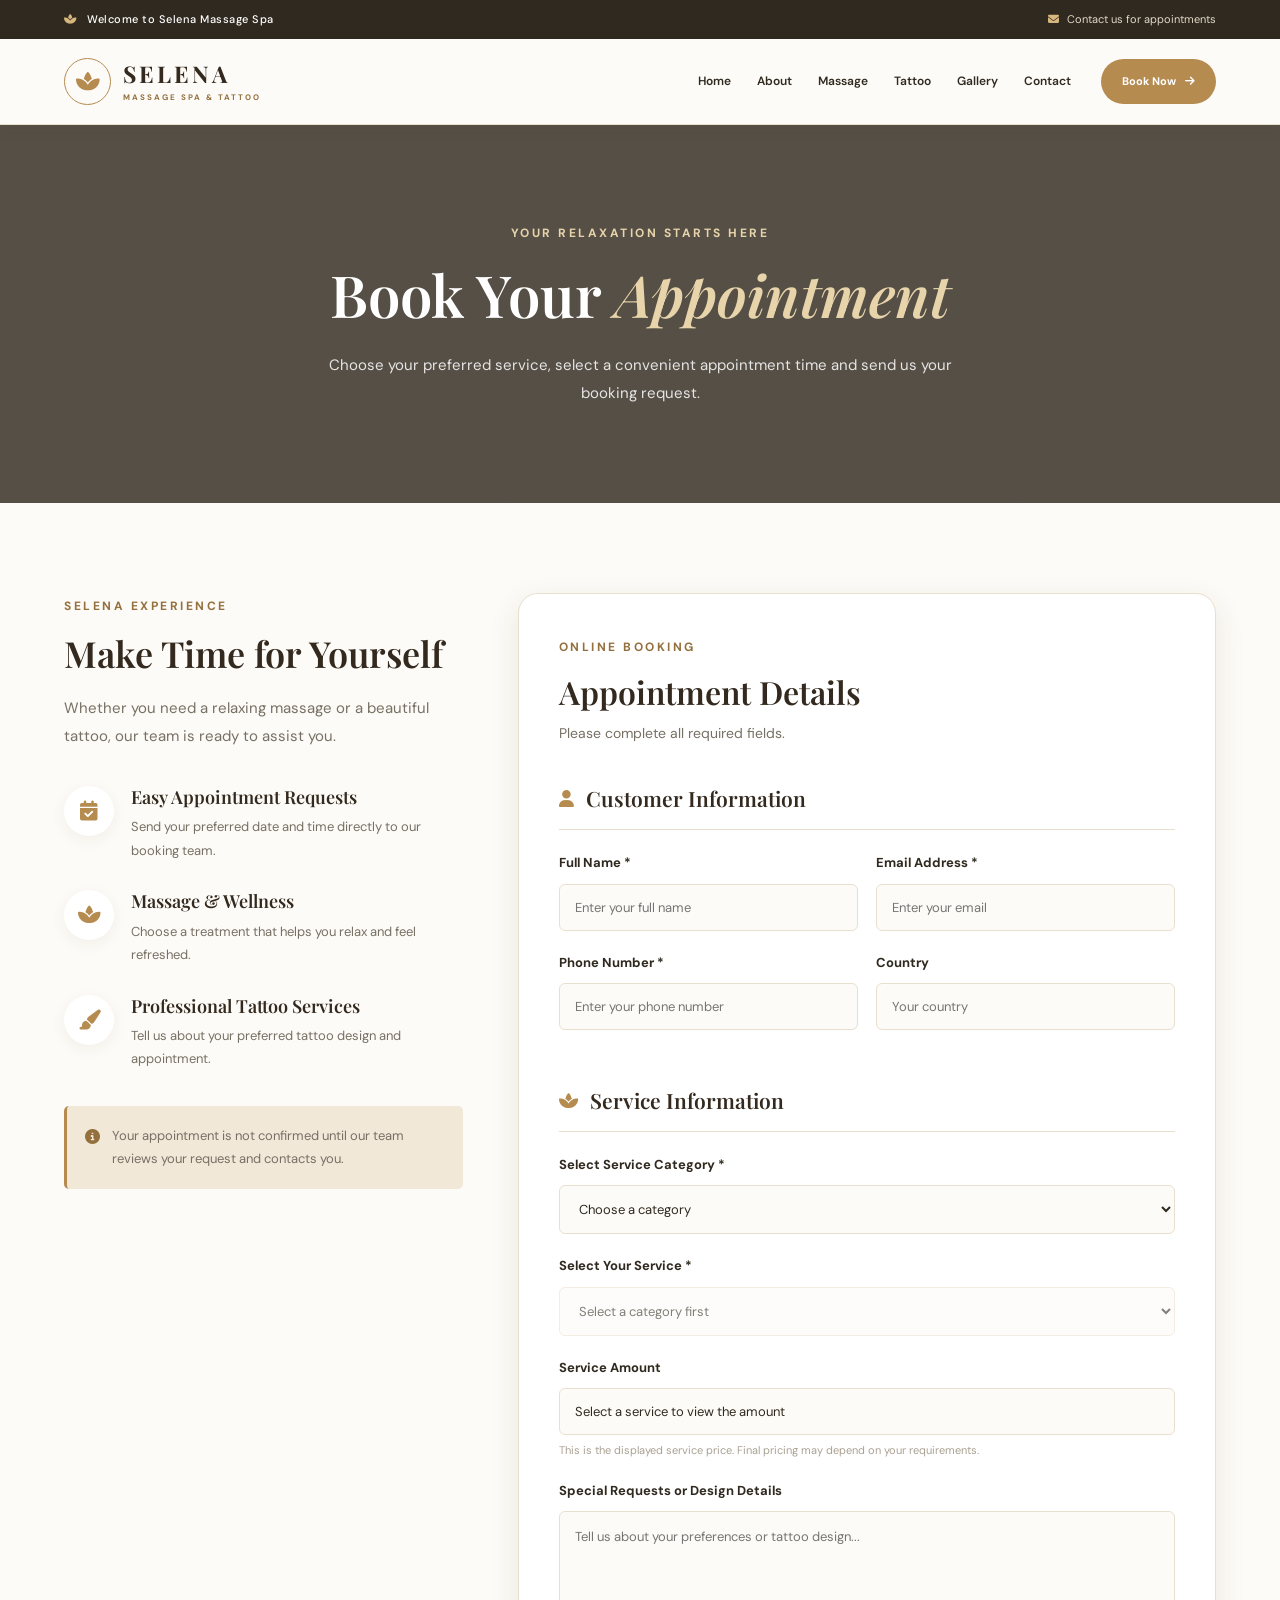
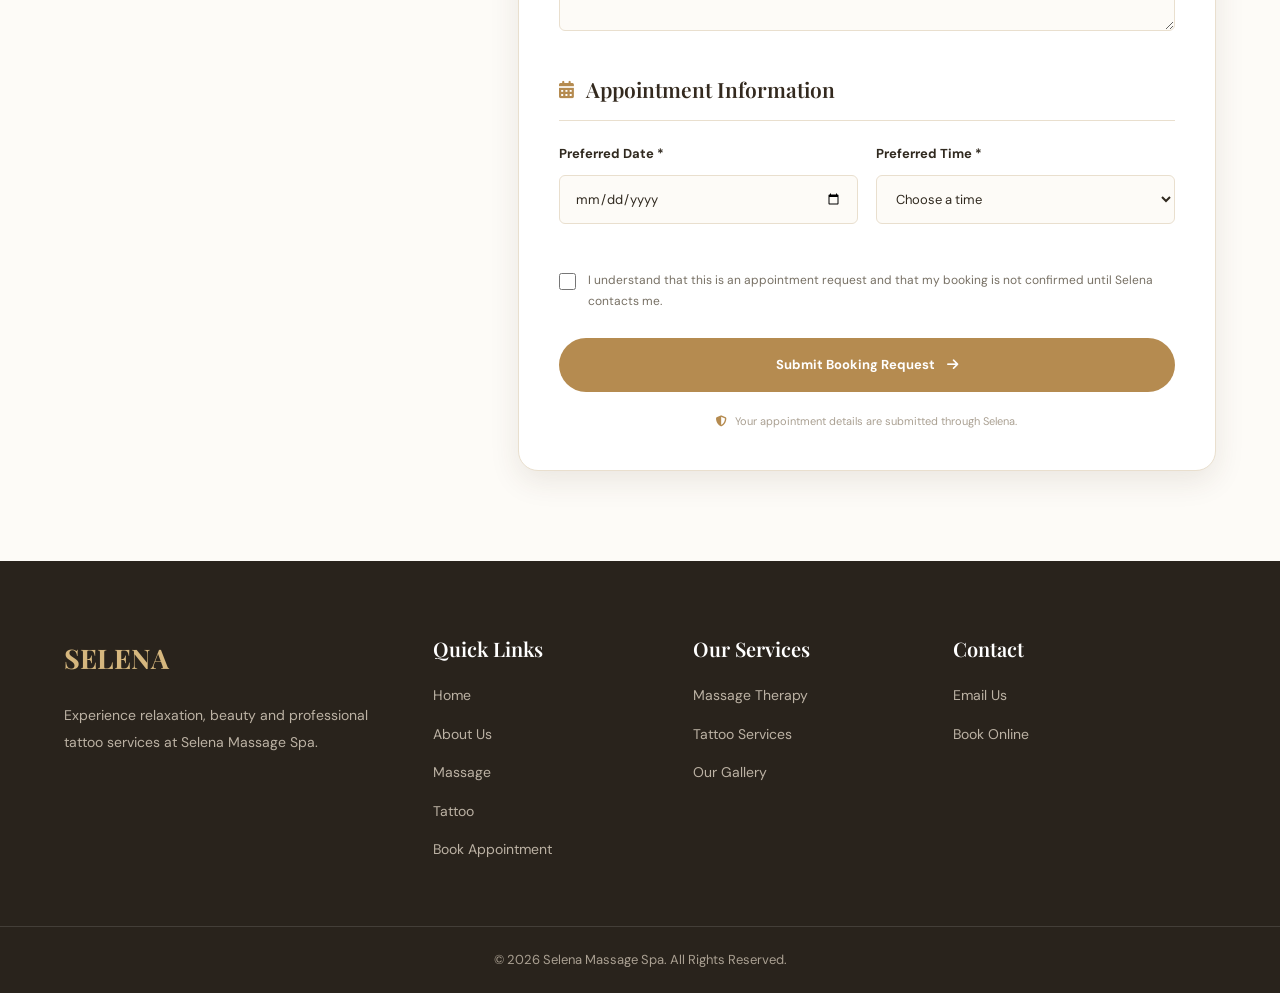
==== commit 695b9c30: "Update booking.html" ====
--- a/booking.html
+++ b/booking.html
@@ -1,4 +1,3 @@
-
 <!DOCTYPE html>
 <html lang="en">
 
@@ -210,7 +209,7 @@
 
 
                 <form id="booking-form"
-                    action="https://formspree.io/f/mwlowkyz"
+                    action="https://formspree.io/f/xgakpbvk"
                     method="POST">
 
                     <!-- SPAM PROTECTION -->
@@ -353,7 +352,7 @@
                     <div class="form-group">
 
                         <label for="service-amount">
-                            Service Amount (USD)
+                            Service Amount 
                         </label>
 
                         <input type="text"
